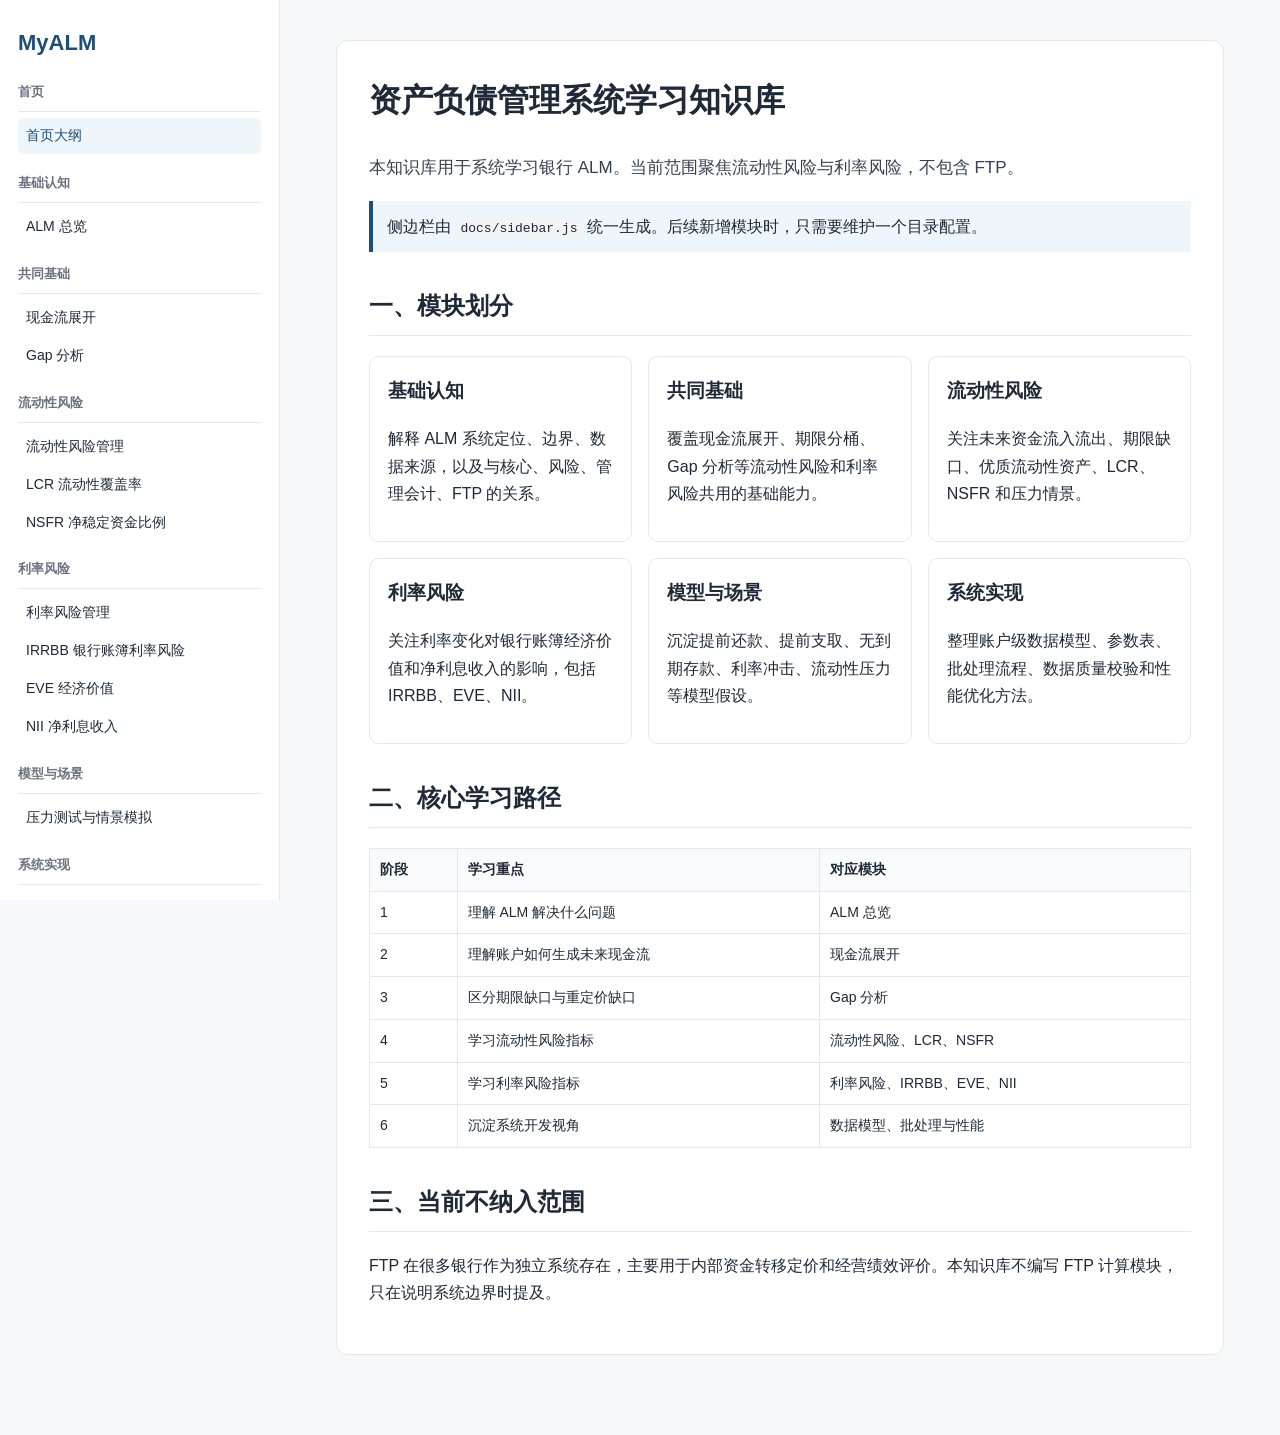
==== docs/index.html @ 028245a7 "docs: add html knowledge base homepage" ====
<!doctype html>
<html lang="zh-CN">
<head>
  <meta charset="utf-8">
  <meta name="viewport" content="width=device-width, initial-scale=1">
  <title>MyALM 知识库</title>
  <link rel="stylesheet" href="./assets/styles.css">
</head>
<body>
  <div class="layout">
    <aside class="sidebar">
      <h1 class="brand">MyALM</h1>
      <nav data-sidebar></nav>
    </aside>
    <main class="content">
      <section class="doc-section">
        <h1>资产负债管理系统学习知识库</h1>
        <p class="lead">本知识库用于系统学习银行 ALM。当前范围聚焦流动性风险与利率风险，不包含 FTP。</p>

        <div class="note">侧边栏由 <code>docs/sidebar.js</code> 统一生成。后续新增模块时，只需要维护一个目录配置。</div>

        <h2>一、模块划分</h2>
        <div class="card-grid">
          <article class="card">
            <h3>基础认知</h3>
            <p>解释 ALM 系统定位、边界、数据来源，以及与核心、风险、管理会计、FTP 的关系。</p>
          </article>
          <article class="card">
            <h3>共同基础</h3>
            <p>覆盖现金流展开、期限分桶、Gap 分析等流动性风险和利率风险共用的基础能力。</p>
          </article>
          <article class="card">
            <h3>流动性风险</h3>
            <p>关注未来资金流入流出、期限缺口、优质流动性资产、LCR、NSFR 和压力情景。</p>
          </article>
          <article class="card">
            <h3>利率风险</h3>
            <p>关注利率变化对银行账簿经济价值和净利息收入的影响，包括 IRRBB、EVE、NII。</p>
          </article>
          <article class="card">
            <h3>模型与场景</h3>
            <p>沉淀提前还款、提前支取、无到期存款、利率冲击、流动性压力等模型假设。</p>
          </article>
          <article class="card">
            <h3>系统实现</h3>
            <p>整理账户级数据模型、参数表、批处理流程、数据质量校验和性能优化方法。</p>
          </article>
        </div>

        <h2>二、核心学习路径</h2>
        <table>
          <thead>
            <tr><th>阶段</th><th>学习重点</th><th>对应模块</th></tr>
          </thead>
          <tbody>
            <tr><td>1</td><td>理解 ALM 解决什么问题</td><td>ALM 总览</td></tr>
            <tr><td>2</td><td>理解账户如何生成未来现金流</td><td>现金流展开</td></tr>
            <tr><td>3</td><td>区分期限缺口与重定价缺口</td><td>Gap 分析</td></tr>
            <tr><td>4</td><td>学习流动性风险指标</td><td>流动性风险、LCR、NSFR</td></tr>
            <tr><td>5</td><td>学习利率风险指标</td><td>利率风险、IRRBB、EVE、NII</td></tr>
            <tr><td>6</td><td>沉淀系统开发视角</td><td>数据模型、批处理与性能</td></tr>
          </tbody>
        </table>

        <h2>三、当前不纳入范围</h2>
        <p>FTP 在很多银行作为独立系统存在，主要用于内部资金转移定价和经营绩效评价。本知识库不编写 FTP 计算模块，只在说明系统边界时提及。</p>
      </section>
    </main>
  </div>
  <script src="./sidebar.js"></script>
  <script src="./assets/app.js"></script>
</body>
</html>
---- docs/assets/styles.css ----
:root {
  --bg: #f7f8fa;
  --panel: #ffffff;
  --text: #1f2937;
  --muted: #6b7280;
  --border: #e5e7eb;
  --accent: #1f4e79;
  --accent-light: #eef5fb;
  --code-bg: #f3f4f6;
}

* { box-sizing: border-box; }

body {
  margin: 0;
  font-family: -apple-system, BlinkMacSystemFont, "Segoe UI", "Microsoft YaHei", Arial, sans-serif;
  color: var(--text);
  background: var(--bg);
  line-height: 1.7;
}

a { color: var(--accent); text-decoration: none; }
a:hover { text-decoration: underline; }

.layout {
  display: grid;
  grid-template-columns: 280px minmax(0, 1fr);
  min-height: 100vh;
}

.sidebar {
  position: sticky;
  top: 0;
  height: 100vh;
  overflow-y: auto;
  padding: 24px 18px;
  background: var(--panel);
  border-right: 1px solid var(--border);
}

.brand {
  margin: 0 0 20px;
  font-size: 22px;
  color: var(--accent);
}

.sidebar-group { margin-bottom: 18px; }
.sidebar-group h2 {
  margin: 0 0 6px;
  font-size: 13px;
  color: var(--muted);
}

.sidebar-group ul {
  list-style: none;
  margin: 0;
  padding: 0;
}

.sidebar-group li { margin: 2px 0; }
.sidebar-group a {
  display: block;
  padding: 6px 8px;
  border-radius: 6px;
  color: var(--text);
  font-size: 14px;
}

.sidebar-group a.active,
.sidebar-group a:hover {
  background: var(--accent-light);
  color: var(--accent);
  text-decoration: none;
}

.content {
  max-width: 1080px;
  padding: 40px 56px 80px;
}

.doc-section {
  background: var(--panel);
  border: 1px solid var(--border);
  border-radius: 12px;
  padding: 32px;
}

h1 { margin-top: 0; font-size: 32px; }
h2 { margin-top: 34px; border-bottom: 1px solid var(--border); padding-bottom: 8px; }
h3 { margin-top: 24px; }

.lead { font-size: 17px; color: #374151; }
.muted { color: var(--muted); }

.card-grid {
  display: grid;
  grid-template-columns: repeat(auto-fit, minmax(240px, 1fr));
  gap: 16px;
  margin: 20px 0;
}

.card {
  border: 1px solid var(--border);
  border-radius: 10px;
  padding: 18px;
  background: #fff;
}

.card h3 { margin-top: 0; }

table {
  width: 100%;
  border-collapse: collapse;
  margin: 18px 0;
  font-size: 14px;
}

th, td {
  border: 1px solid var(--border);
  padding: 9px 10px;
  text-align: left;
}

th { background: #f9fafb; }

code, pre {
  background: var(--code-bg);
  border-radius: 6px;
}

code { padding: 2px 5px; }
pre { padding: 14px; overflow-x: auto; }

.note {
  border-left: 4px solid var(--accent);
  background: var(--accent-light);
  padding: 12px 14px;
  margin: 18px 0;
}

@media (max-width: 860px) {
  .layout { grid-template-columns: 1fr; }
  .sidebar { position: static; height: auto; border-right: none; border-bottom: 1px solid var(--border); }
  .content { padding: 24px; }
}
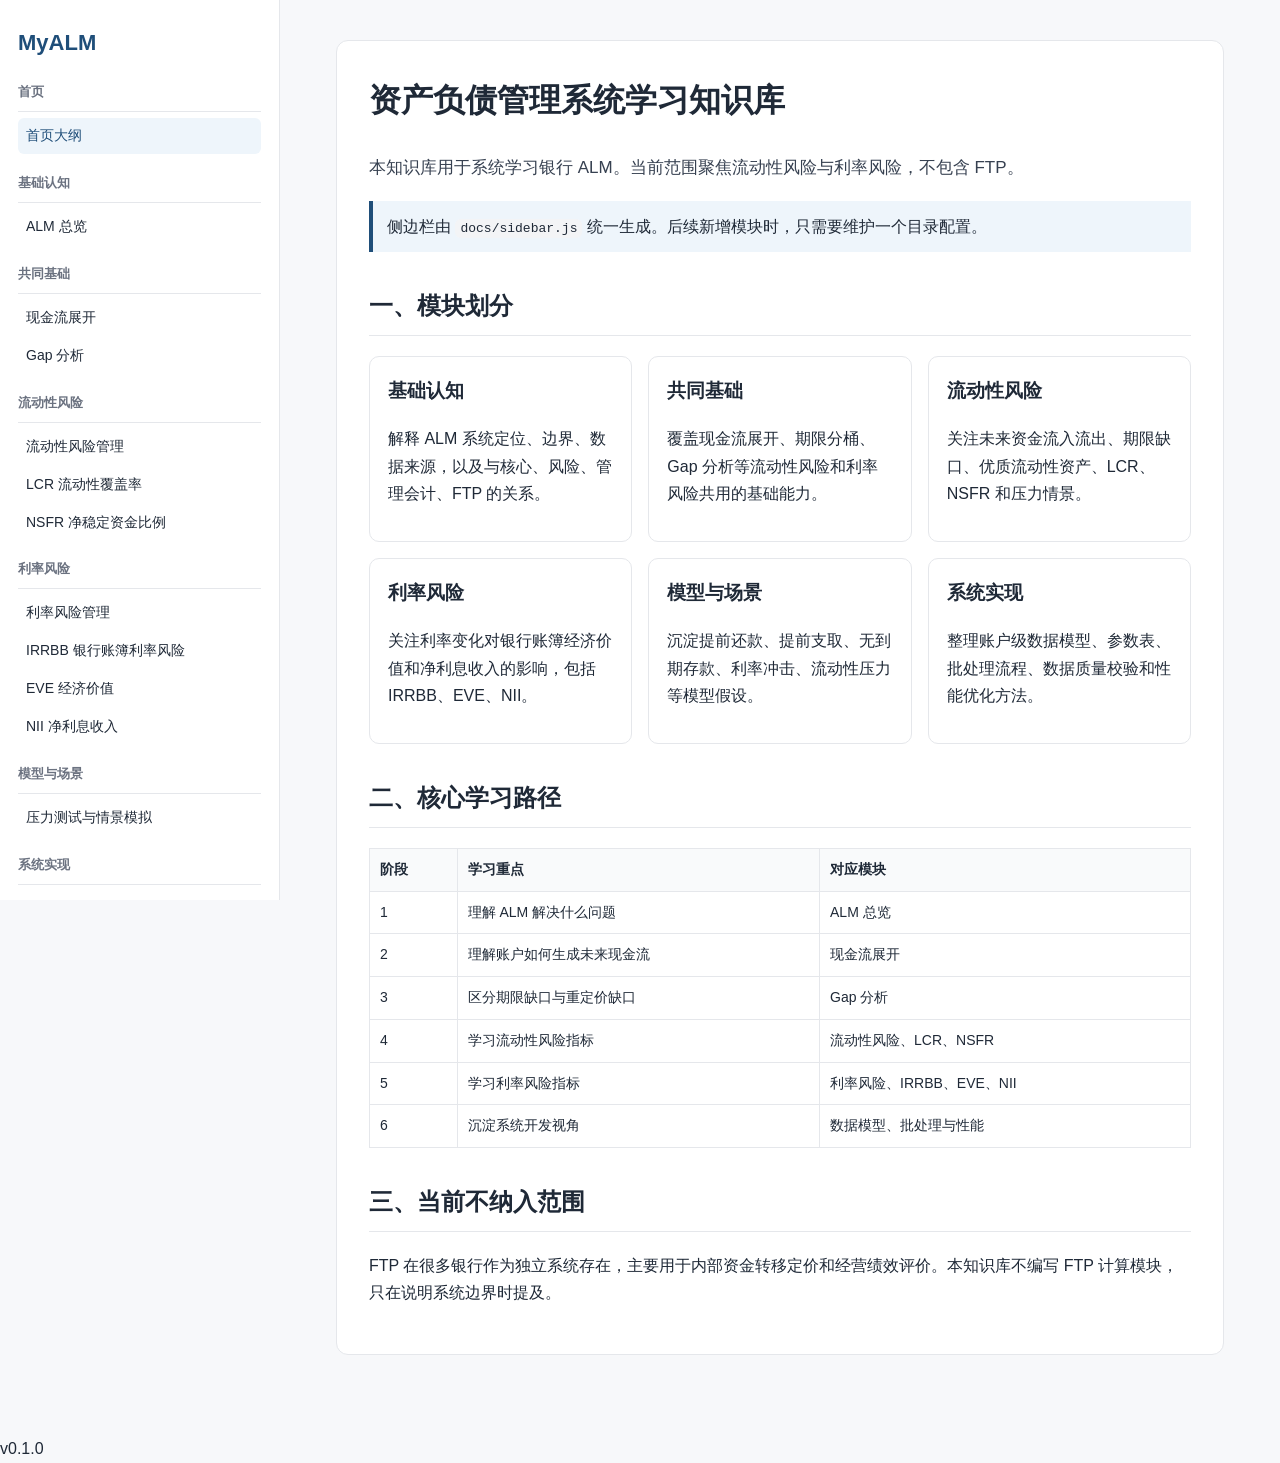
==== commit 0b77d917: "Add homepage version badge" ====
--- a/docs/index.html
+++ b/docs/index.html
@@ -67,7 +67,8 @@
       </section>
     </main>
   </div>
+  <div class="site-version">v0.1.0</div>
   <script src="./sidebar.js"></script>
   <script src="./assets/app.js"></script>
 </body>
-</html>
+</html>
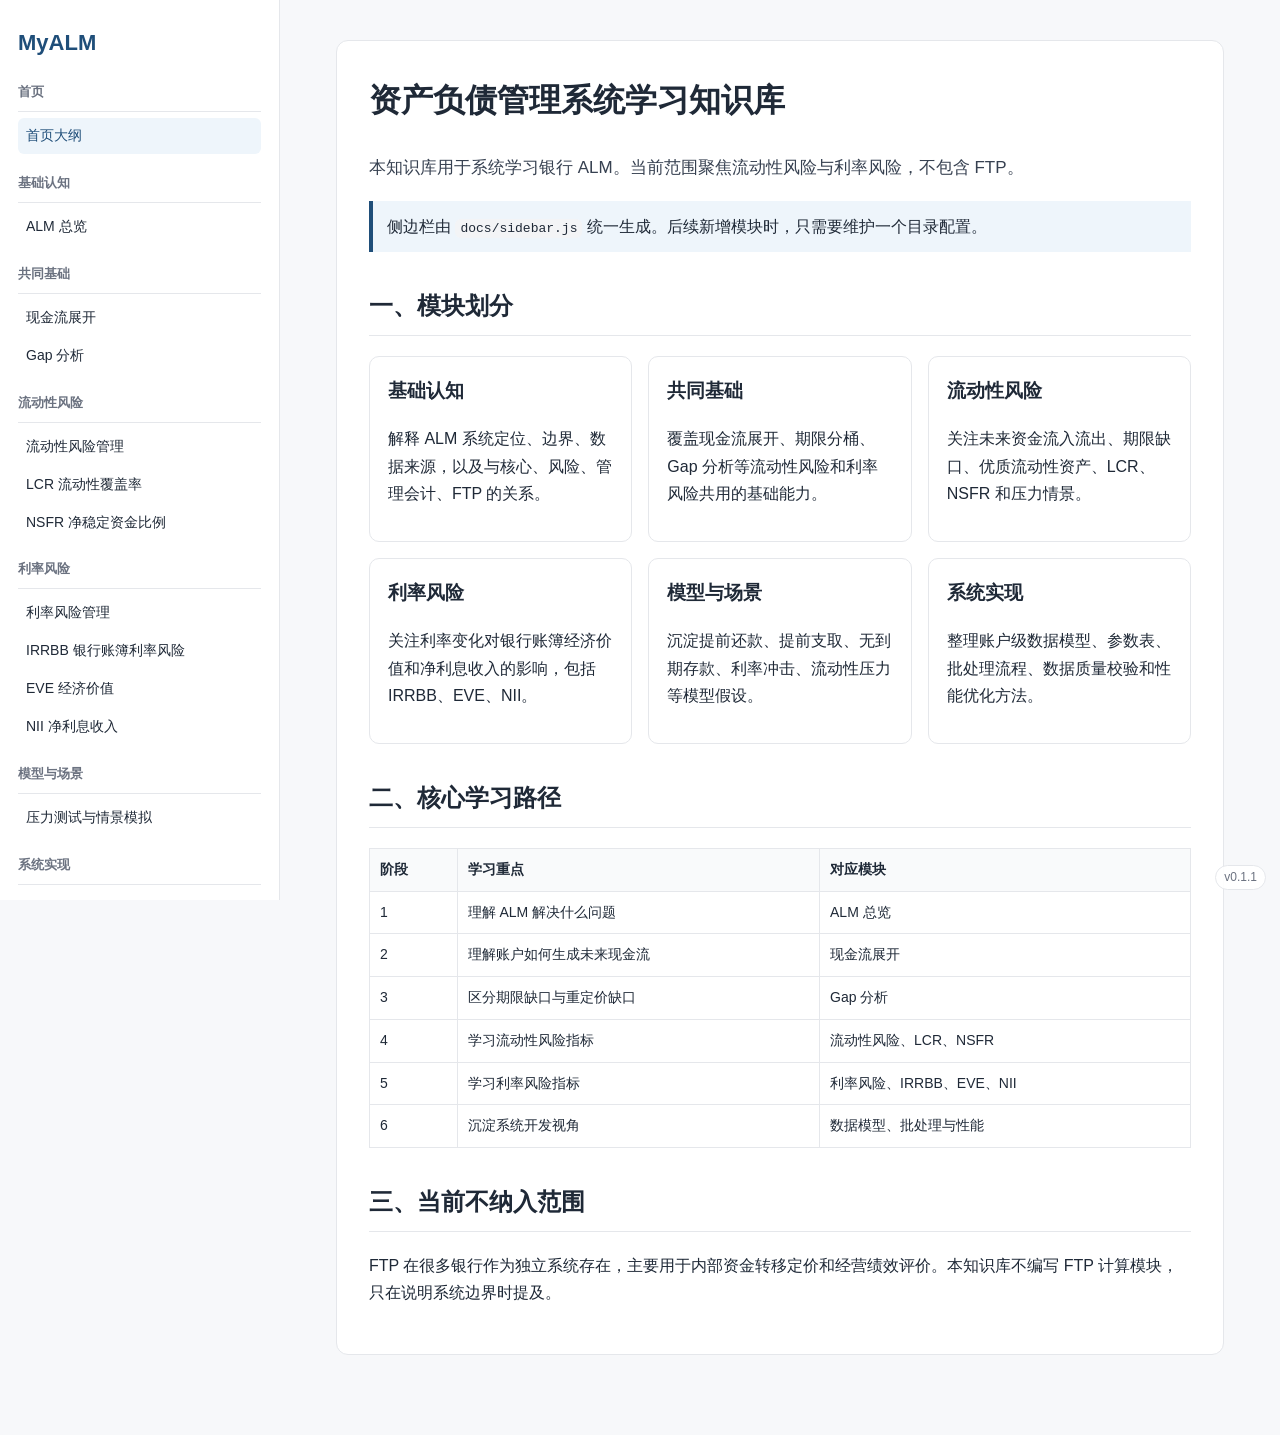
==== commit 446c69f0: "Bump version after layout fixes" ====
--- a/docs/index.html
+++ b/docs/index.html
@@ -67,7 +67,7 @@
       </section>
     </main>
   </div>
-  <div class="site-version">v0.1.0</div>
+  <div class="site-version">v0.1.1</div>
   <script src="./sidebar.js"></script>
   <script src="./assets/app.js"></script>
 </body>
--- a/docs/assets/styles.css
+++ b/docs/assets/styles.css
@@ -44,6 +44,8 @@
   color: var(--accent);
 }
 
+.sidebar-toggle { display: none; }
+
 .sidebar-group { margin-bottom: 18px; }
 .sidebar-group h2 {
   margin: 0 0 6px;
@@ -138,8 +140,82 @@
   margin: 18px 0;
 }
 
+.site-version {
+  position: fixed;
+  right: 14px;
+  bottom: 10px;
+  z-index: 20;
+  padding: 2px 8px;
+  border: 1px solid var(--border);
+  border-radius: 999px;
+  background: rgba(255, 255, 255, 0.9);
+  color: var(--muted);
+  font-size: 12px;
+  line-height: 1.6;
+}
+
 @media (max-width: 860px) {
   .layout { grid-template-columns: 1fr; }
-  .sidebar { position: static; height: auto; border-right: none; border-bottom: 1px solid var(--border); }
-  .content { padding: 24px; }
-}
+
+  .sidebar {
+    position: sticky;
+    top: 0;
+    z-index: 30;
+    height: auto;
+    max-height: 72vh;
+    overflow-y: auto;
+    padding: 10px 16px;
+    border-right: none;
+    border-bottom: 1px solid var(--border);
+  }
+
+  .brand {
+    margin: 0;
+    font-size: 20px;
+  }
+
+  .sidebar-toggle {
+    display: block;
+    position: absolute;
+    top: 10px;
+    right: 16px;
+    padding: 5px 12px;
+    border: 1px solid var(--border);
+    border-radius: 999px;
+    background: var(--accent-light);
+    color: var(--accent);
+    font: inherit;
+    font-size: 14px;
+    line-height: 1.4;
+  }
+
+  .sidebar nav {
+    display: none;
+    padding-top: 10px;
+  }
+
+  .sidebar.open nav { display: block; }
+
+  .sidebar-group { margin-bottom: 12px; }
+  .sidebar-group a { padding: 8px 10px; }
+
+  .content { padding: 18px 14px 72px; }
+
+  .doc-section {
+    padding: 20px 16px;
+    border-radius: 10px;
+  }
+
+  h1 { font-size: 26px; }
+
+  table {
+    display: block;
+    overflow-x: auto;
+    white-space: nowrap;
+  }
+
+  .site-version {
+    right: 10px;
+    bottom: 8px;
+  }
+}
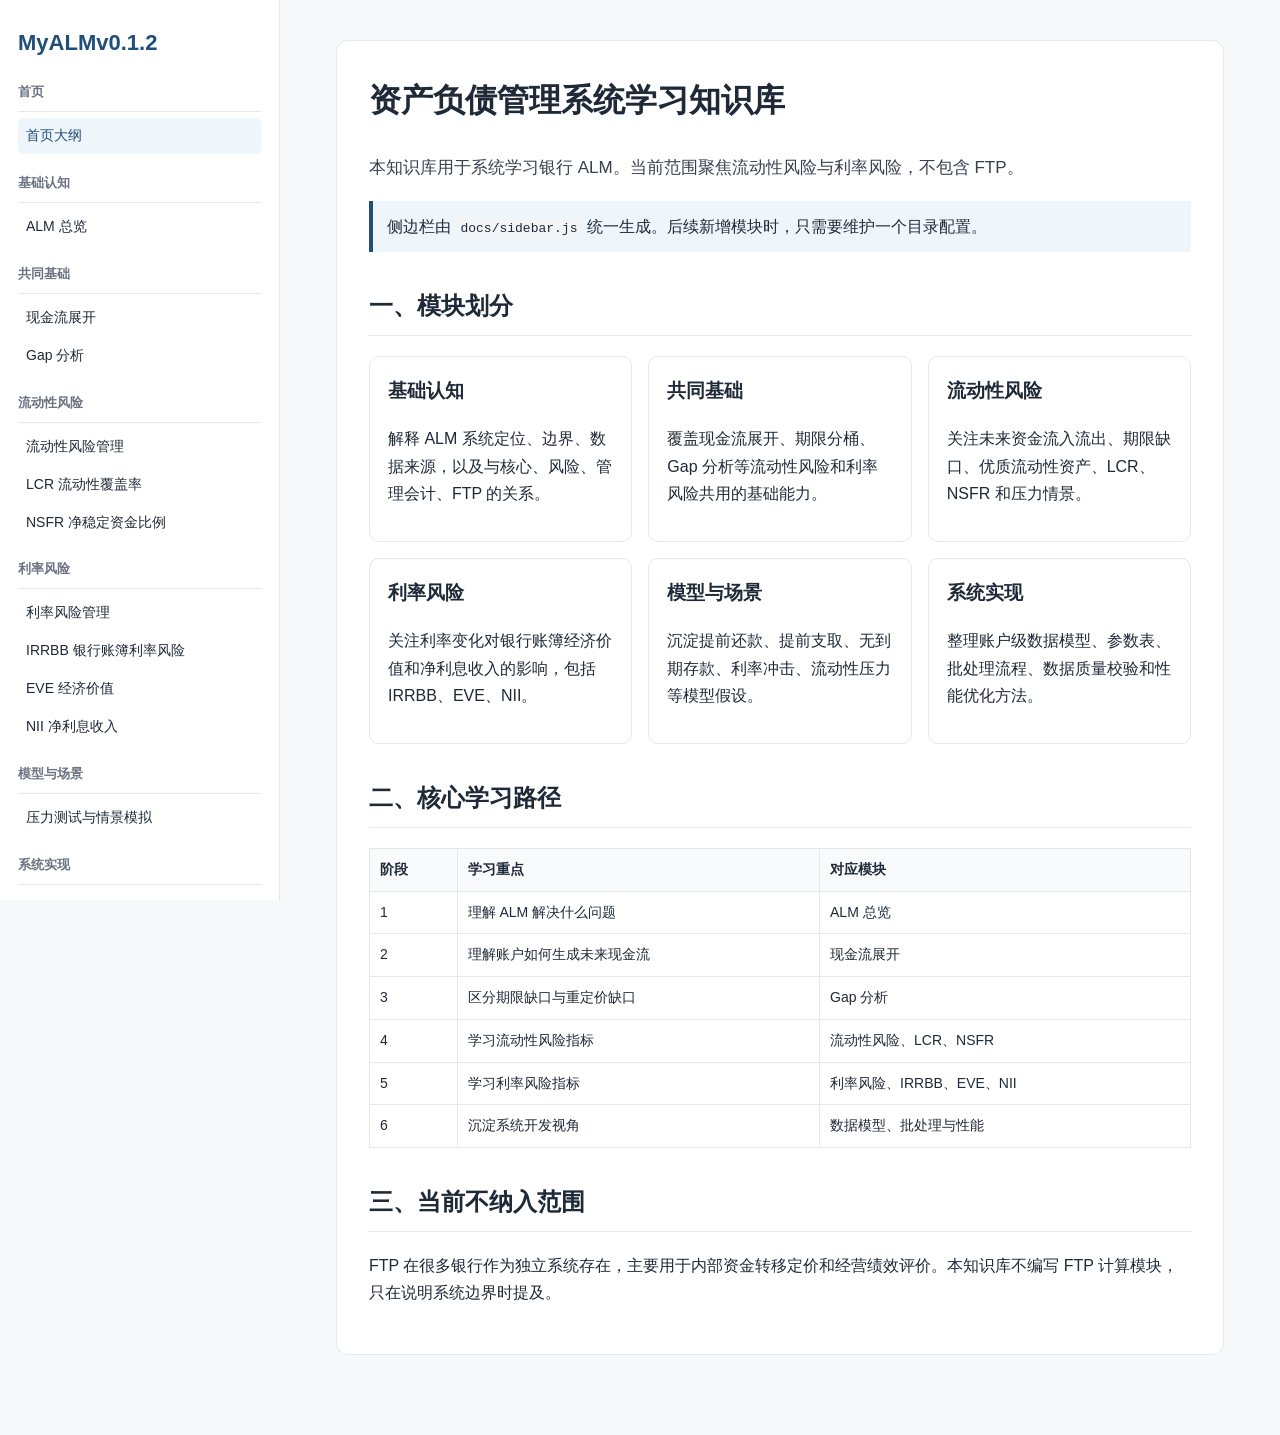
==== commit a9eecd2a: "Remove old homepage version badge" ====
--- a/docs/index.html
+++ b/docs/index.html
@@ -67,7 +67,6 @@
       </section>
     </main>
   </div>
-  <div class="site-version">v0.1.1</div>
   <script src="./sidebar.js"></script>
   <script src="./assets/app.js"></script>
 </body>
